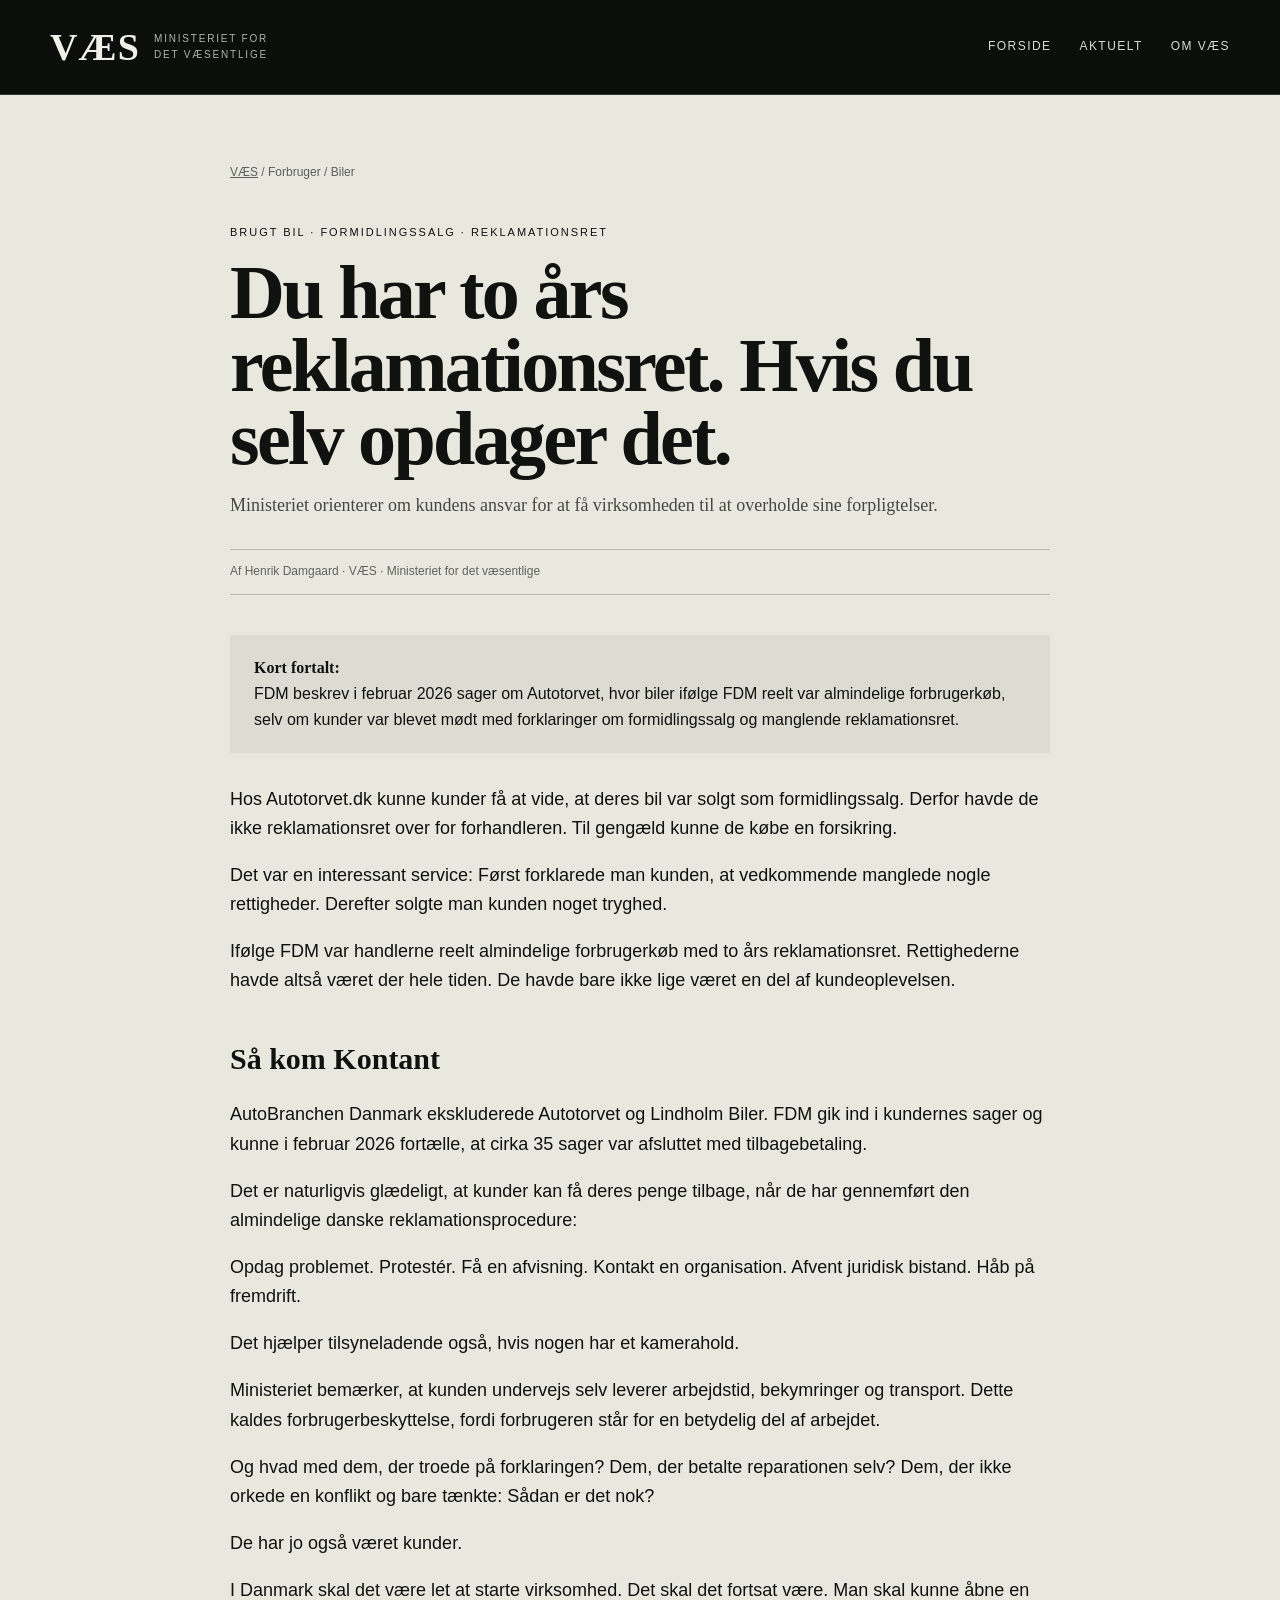
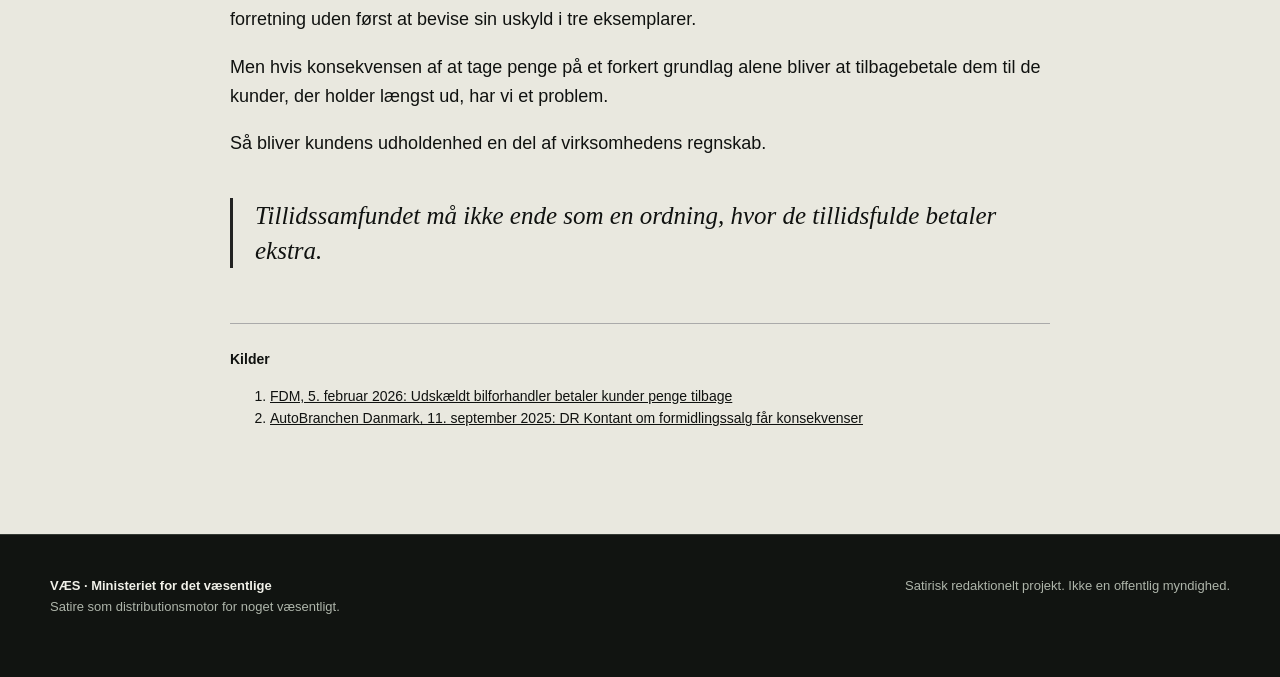
==== artikler/brugt-bil-reklamationsret-formidlingssalg/index.html @ aacf458c "Add files via upload" ====
<!doctype html>
<html lang="da">
<head>
<meta charset="utf-8">
<meta name="viewport" content="width=device-width,initial-scale=1">
<title>Brugt bil, formidlingssalg og reklamationsret: Autotorvet-sagen | VÆS</title>
<meta name="description" content="Autotorvet, formidlingssalg og reklamationsret ved brugt bil. VÆS ser på sagen, hvor FDM fik penge tilbage til en række bilkøbere.">
<meta name="robots" content="index,follow,max-image-preview:large,max-snippet:-1,max-video-preview:-1">
<link rel="canonical" href="https://ves.dk/artikler/brugt-bil-reklamationsret-formidlingssalg/">
<link rel="stylesheet" href="/style.css">
<meta property="og:locale" content="da_DK">
<meta property="og:type" content="article">
<meta property="og:site_name" content="VÆS – Ministeriet for det væsentlige">
<meta property="og:title" content="Brugt bil, formidlingssalg og reklamationsret: Autotorvet-sagen | VÆS">
<meta property="og:description" content="Autotorvet, formidlingssalg og reklamationsret ved brugt bil. VÆS ser på sagen, hvor FDM fik penge tilbage til en række bilkøbere.">
<meta property="og:url" content="https://ves.dk/artikler/brugt-bil-reklamationsret-formidlingssalg/">
<meta property="og:image" content="https://ves.dk/assets/om-vaes-ceo.png">
<meta name="twitter:card" content="summary_large_image">
<meta name="twitter:title" content="Brugt bil, formidlingssalg og reklamationsret: Autotorvet-sagen | VÆS">
<meta name="twitter:description" content="Autotorvet, formidlingssalg og reklamationsret ved brugt bil. VÆS ser på sagen, hvor FDM fik penge tilbage til en række bilkøbere.">
<meta name="twitter:image" content="https://ves.dk/assets/om-vaes-ceo.png">
<script type="application/ld+json">{
  "@context": "https://schema.org",
  "@type": "Article",
  "headline": "Du har to års reklamationsret. Hvis du selv opdager det.",
  "description": "Autotorvet, formidlingssalg og reklamationsret ved brugt bil. VÆS ser på sagen, hvor FDM fik penge tilbage til en række bilkøbere.",
  "mainEntityOfPage": {
    "@type": "WebPage",
    "@id": "https://ves.dk/artikler/brugt-bil-reklamationsret-formidlingssalg/"
  },
  "image": [
    "https://ves.dk/assets/om-vaes-ceo.png"
  ],
  "datePublished": "2026-09-22",
  "dateModified": "2026-09-22",
  "inLanguage": "da-DK",
  "author": {
    "@type": "Person",
    "name": "Henrik Damgaard",
    "url": "https://ves.dk/om-vaes/"
  },
  "publisher": {
    "@type": "Organization",
    "name": "VÆS – Ministeriet for det væsentlige",
    "url": "https://ves.dk"
  }
}</script>
</head><body>
<header class="site-header"><div class="wrap header-inner">
<a class="brand" href="/"><span class="brand-mark">VÆS</span><span class="brand-sub">Ministeriet for<br>det væsentlige</span></a>
<nav aria-label="Hovednavigation"><a href="/">Forside</a><a href="/#aktuelt">Aktuelt</a><a href="/om-vaes/">Om VÆS</a></nav>
</div></header>
<main class="article-shell"><article class="article">
<div class="breadcrumbs"><a href="/">VÆS</a> / Forbruger / Biler</div>
<div class="kicker">Brugt bil · Formidlingssalg · Reklamationsret</div>
<h1>Du har to års reklamationsret. Hvis du selv opdager det.</h1>
<p class="dek">Ministeriet orienterer om kundens ansvar for at få virksomheden til at overholde sine forpligtelser.</p>
<div class="meta">Af Henrik Damgaard · VÆS · Ministeriet for det væsentlige</div>
<div class="seo-context"><strong>Kort fortalt:</strong><br>FDM beskrev i februar 2026 sager om Autotorvet, hvor biler ifølge FDM reelt var almindelige forbrugerkøb, selv om kunder var blevet mødt med forklaringer om formidlingssalg og manglende reklamationsret.</div>
<p>Hos Autotorvet.dk kunne kunder få at vide, at deres bil var solgt som formidlingssalg. Derfor havde de ikke reklamationsret over for forhandleren. Til gengæld kunne de købe en forsikring.</p>
<p>Det var en interessant service: Først forklarede man kunden, at vedkommende manglede nogle rettigheder. Derefter solgte man kunden noget tryghed.</p>
<p>Ifølge FDM var handlerne reelt almindelige forbrugerkøb med to års reklamationsret. Rettighederne havde altså været der hele tiden. De havde bare ikke lige været en del af kundeoplevelsen.</p>
<h2>Så kom Kontant</h2>
<p>AutoBranchen Danmark ekskluderede Autotorvet og Lindholm Biler. FDM gik ind i kundernes sager og kunne i februar 2026 fortælle, at cirka 35 sager var afsluttet med tilbagebetaling.</p>
<p>Det er naturligvis glædeligt, at kunder kan få deres penge tilbage, når de har gennemført den almindelige danske reklamationsprocedure:</p>
<p>Opdag problemet. Protestér. Få en afvisning. Kontakt en organisation. Afvent juridisk bistand. Håb på fremdrift.</p>
<p>Det hjælper tilsyneladende også, hvis nogen har et kamerahold.</p>
<p>Ministeriet bemærker, at kunden undervejs selv leverer arbejdstid, bekymringer og transport. Dette kaldes forbrugerbeskyttelse, fordi forbrugeren står for en betydelig del af arbejdet.</p>
<p>Og hvad med dem, der troede på forklaringen? Dem, der betalte reparationen selv? Dem, der ikke orkede en konflikt og bare tænkte: Sådan er det nok?</p>
<p>De har jo også været kunder.</p>
<p>I Danmark skal det være let at starte virksomhed. Det skal det fortsat være. Man skal kunne åbne en forretning uden først at bevise sin uskyld i tre eksemplarer.</p>
<p>Men hvis konsekvensen af at tage penge på et forkert grundlag alene bliver at tilbagebetale dem til de kunder, der holder længst ud, har vi et problem.</p>
<p>Så bliver kundens udholdenhed en del af virksomhedens regnskab.</p>
<blockquote>Tillidssamfundet må ikke ende som en ordning, hvor de tillidsfulde betaler ekstra.</blockquote>
<div class="sources"><strong>Kilder</strong><ol>
<li><a href="https://fdm.dk/nyheder/nyt-om-trafik-og-biler/udskaeldt-bilforhandler-betaler-kunder-penge-tilbage" rel="noopener">FDM, 5. februar 2026: Udskældt bilforhandler betaler kunder penge tilbage</a></li>
<li><a href="https://autobranchendanmark.dk/dr-kontant-om-formidlingssalg-faar-konsekvenser/" rel="noopener">AutoBranchen Danmark, 11. september 2025: DR Kontant om formidlingssalg får konsekvenser</a></li>
</ol></div>
</article></main><footer><div class="wrap footer-grid"><div><strong>VÆS · Ministeriet for det væsentlige</strong><br>Satire som distributionsmotor for noget væsentligt.</div><div>Satirisk redaktionelt projekt. Ikke en offentlig myndighed.</div></div></footer></body></html>
---- style.css ----
:root{--bg:#111411;--panel:#171b17;--ink:#f0f0e8;--muted:#aeb5aa;--line:#343a34;--accent:#66745e;--paper:#e9e8df;--black:#101210}
*{box-sizing:border-box}html{scroll-behavior:smooth}body{margin:0;background:var(--bg);color:var(--ink);font:16px/1.62 Arial,Helvetica,sans-serif}
a{color:inherit}.wrap{width:min(1180px,calc(100% - 40px));margin:auto}.site-header{border-bottom:1px solid var(--line);background:#0c0e0c;position:relative;z-index:3}
.header-inner{min-height:94px;display:flex;align-items:center;gap:42px}.brand{text-decoration:none;display:flex;align-items:center;gap:14px}.brand-mark{font:700 38px Georgia,serif;letter-spacing:.03em}.brand-sub{font-size:10px;letter-spacing:.18em;text-transform:uppercase;color:var(--muted)}
nav{margin-left:auto;display:flex;gap:28px;font-size:12px;letter-spacing:.12em;text-transform:uppercase}nav a{text-decoration:none;color:#d8ddd4}nav a:hover{text-decoration:underline}
.breaking{background:var(--accent);color:#fff}.breaking .wrap{display:flex;gap:18px;align-items:center;padding:9px 0;font-size:13px}.breaking strong{font-size:11px;letter-spacing:.15em}
.hero{min-height:560px;display:grid;align-items:end;background:radial-gradient(circle at 72% 18%,#40483e 0,#1a1e1a 35%,#0c0e0c 72%);border-bottom:1px solid var(--line)}
.hero-copy{padding:90px 0 80px;max-width:850px}.eyebrow{font-size:11px;letter-spacing:.22em;text-transform:uppercase;color:#c3c9bf}.hero h1{font:700 clamp(78px,14vw,180px)/.8 Georgia,serif;margin:20px 0 30px;letter-spacing:-.055em}.hero h2{font:400 clamp(22px,4vw,44px)/1.12 Georgia,serif;max-width:760px;margin:0}.hero p{max-width:670px;color:#c3c9bf;margin-top:24px}
.section{padding:70px 0}.section-head{display:flex;justify-content:space-between;align-items:end;border-bottom:1px solid var(--line);padding-bottom:16px;margin-bottom:30px}.section-head h2{font:400 40px Georgia,serif;margin:0}.section-head span{font-size:11px;letter-spacing:.18em;text-transform:uppercase;color:var(--muted)}
.grid{display:grid;grid-template-columns:repeat(3,1fr);gap:20px}.card{border:1px solid var(--line);background:var(--panel);text-decoration:none;display:flex;flex-direction:column;min-height:370px}.card img{width:100%;height:190px;object-fit:cover;filter:grayscale(1);border-bottom:1px solid var(--line)}.card-body{padding:24px}.tag{font-size:10px;letter-spacing:.18em;text-transform:uppercase;color:var(--muted)}.card h3{font:400 28px/1.05 Georgia,serif;margin:12px 0}.card p{color:#b9c0b6;margin:0}.quote{border-top:1px solid var(--line);border-bottom:1px solid var(--line);padding:45px 0;text-align:center;font:italic 28px Georgia,serif}
footer{border-top:1px solid var(--line);padding:40px 0 60px;color:var(--muted);font-size:13px}.footer-grid{display:flex;justify-content:space-between;gap:30px}.footer-grid strong{color:var(--ink)}
.article-shell{background:var(--paper);color:var(--black);min-height:70vh}.article{width:min(820px,calc(100% - 40px));margin:auto;padding:68px 0 90px}.breadcrumbs{font-size:12px;color:#5b6059;margin-bottom:42px}.breadcrumbs a{color:inherit}.article .kicker{font-size:11px;letter-spacing:.18em;text-transform:uppercase}.article h1{font:700 clamp(44px,7vw,76px)/.96 Georgia,serif;letter-spacing:-.035em;margin:14px 0 18px}.dek{font:400 22px/1.35 Georgia,serif;color:#454942;margin-bottom:32px}.meta{border-top:1px solid #b9b9af;border-bottom:1px solid #b9b9af;padding:12px 0;margin:25px 0 40px;font-size:12px;color:#60635e}.article h2{font:700 30px Georgia,serif;margin-top:46px}.article h3{font:700 22px Georgia,serif;margin-top:38px}.article p,.article li{font-size:18px}.article img.hero-img{width:100%;max-height:520px;object-fit:cover;filter:grayscale(1);margin:10px 0 38px}.article blockquote{font:italic 25px/1.4 Georgia,serif;border-left:3px solid #222;padding-left:22px;margin:40px 0}.sources{border-top:1px solid #aaa;padding-top:24px;margin-top:55px;font-size:14px}.sources li{font-size:14px}.seo-context{background:#dcdcd2;padding:20px 24px;margin:32px 0}.seo-context strong{font-family:Georgia,serif}
.about-img{width:100%;filter:grayscale(1);margin:20px 0 35px}
@media(max-width:800px){.header-inner{min-height:80px}.brand-mark{font-size:32px}nav{display:none}.grid{grid-template-columns:1fr}.hero{min-height:480px}.hero-copy{padding:65px 0}.footer-grid{display:block}.card{min-height:0}.article p,.article li{font-size:17px}}
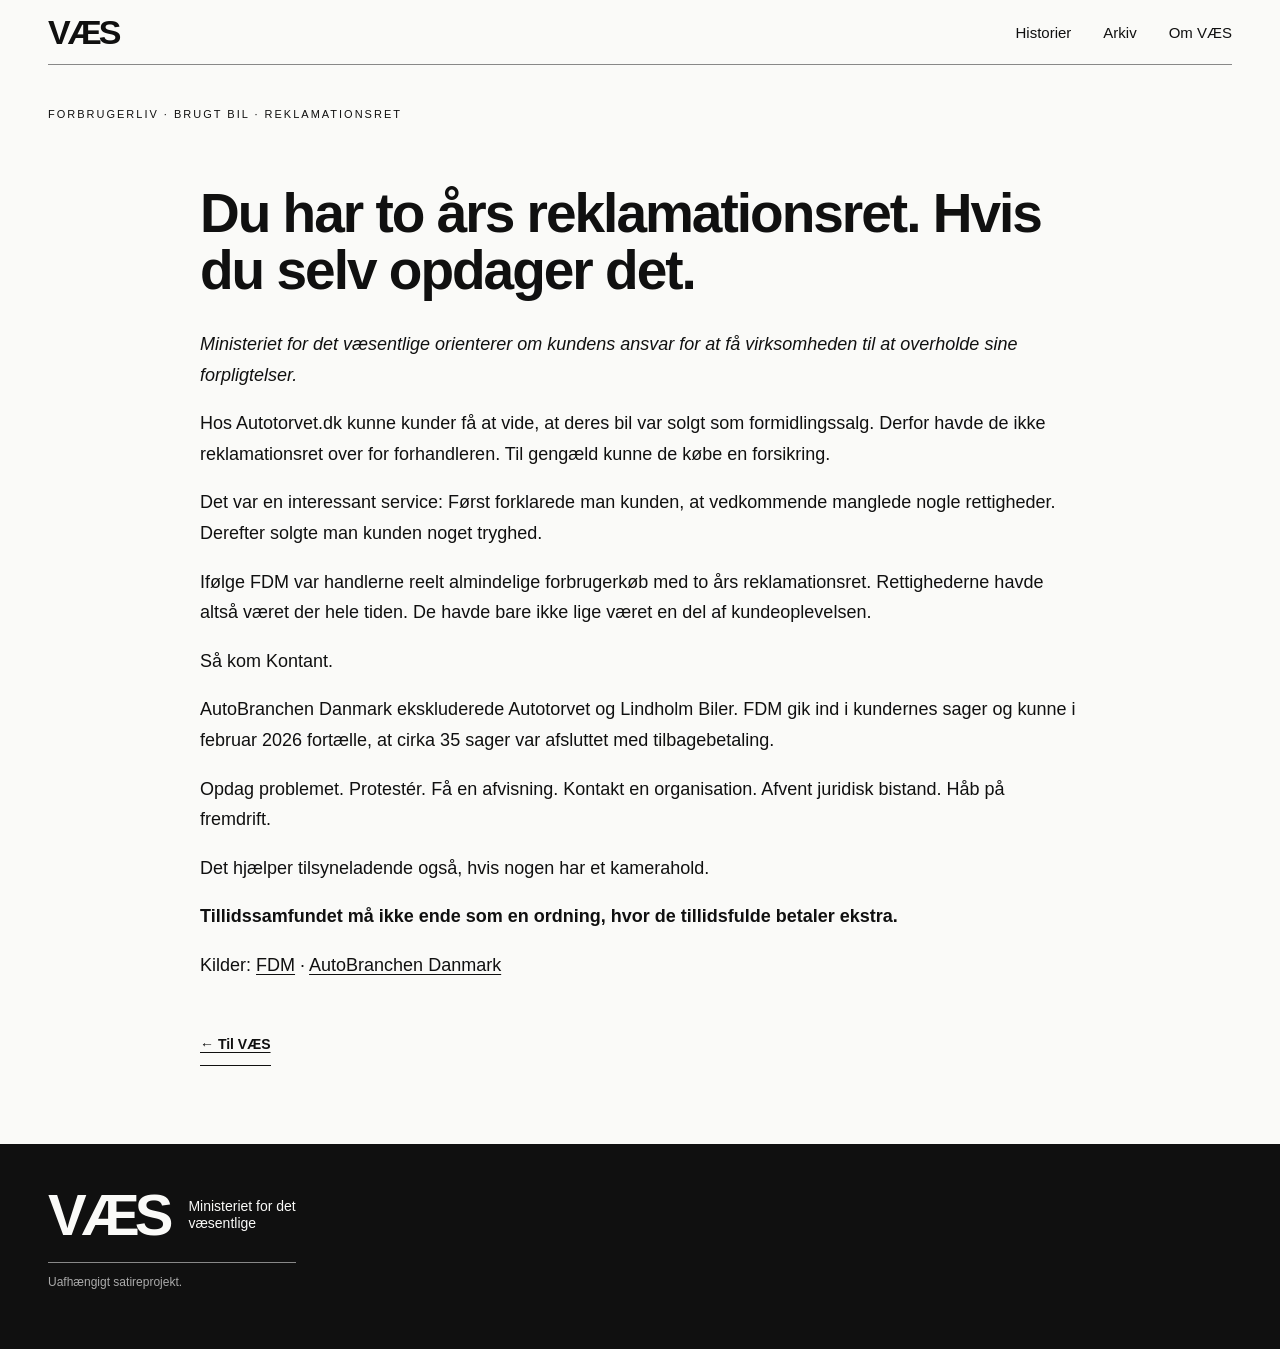
==== commit fe879e3a: "Add files via upload" ====
--- a/artikler/brugt-bil-reklamationsret-formidlingssalg/index.html
+++ b/artikler/brugt-bil-reklamationsret-formidlingssalg/index.html
@@ -1,79 +1,31 @@
-<!doctype html>
-<html lang="da">
-<head>
-<meta charset="utf-8">
-<meta name="viewport" content="width=device-width,initial-scale=1">
+<!doctype html><html lang="da"><head>
+<meta charset="utf-8"><meta name="viewport" content="width=device-width,initial-scale=1">
 <title>Brugt bil, formidlingssalg og reklamationsret: Autotorvet-sagen | VÆS</title>
-<meta name="description" content="Autotorvet, formidlingssalg og reklamationsret ved brugt bil. VÆS ser på sagen, hvor FDM fik penge tilbage til en række bilkøbere.">
+<meta name="description" content="Autotorvet, formidlingssalg og reklamationsret ved køb af brugt bil. VÆS om FDM, Kontant og forbrugerrettigheder.">
 <meta name="robots" content="index,follow,max-image-preview:large,max-snippet:-1,max-video-preview:-1">
-<link rel="canonical" href="https://ves.dk/artikler/brugt-bil-reklamationsret-formidlingssalg/">
+<link rel="canonical" href="https://væs.dk/artikler/brugt-bil-reklamationsret-formidlingssalg/">
 <link rel="stylesheet" href="/style.css">
-<meta property="og:locale" content="da_DK">
-<meta property="og:type" content="article">
+<meta property="og:locale" content="da_DK"><meta property="og:type" content="article">
 <meta property="og:site_name" content="VÆS – Ministeriet for det væsentlige">
 <meta property="og:title" content="Brugt bil, formidlingssalg og reklamationsret: Autotorvet-sagen | VÆS">
-<meta property="og:description" content="Autotorvet, formidlingssalg og reklamationsret ved brugt bil. VÆS ser på sagen, hvor FDM fik penge tilbage til en række bilkøbere.">
-<meta property="og:url" content="https://ves.dk/artikler/brugt-bil-reklamationsret-formidlingssalg/">
-<meta property="og:image" content="https://ves.dk/assets/om-vaes-ceo.png">
+<meta property="og:description" content="Autotorvet, formidlingssalg og reklamationsret ved køb af brugt bil. VÆS om FDM, Kontant og forbrugerrettigheder.">
+<meta property="og:url" content="https://væs.dk/artikler/brugt-bil-reklamationsret-formidlingssalg/"><meta property="og:image" content="https://væs.dk/assets/illustrationer.png">
 <meta name="twitter:card" content="summary_large_image">
-<meta name="twitter:title" content="Brugt bil, formidlingssalg og reklamationsret: Autotorvet-sagen | VÆS">
-<meta name="twitter:description" content="Autotorvet, formidlingssalg og reklamationsret ved brugt bil. VÆS ser på sagen, hvor FDM fik penge tilbage til en række bilkøbere.">
-<meta name="twitter:image" content="https://ves.dk/assets/om-vaes-ceo.png">
-<script type="application/ld+json">{
-  "@context": "https://schema.org",
-  "@type": "Article",
-  "headline": "Du har to års reklamationsret. Hvis du selv opdager det.",
-  "description": "Autotorvet, formidlingssalg og reklamationsret ved brugt bil. VÆS ser på sagen, hvor FDM fik penge tilbage til en række bilkøbere.",
-  "mainEntityOfPage": {
-    "@type": "WebPage",
-    "@id": "https://ves.dk/artikler/brugt-bil-reklamationsret-formidlingssalg/"
-  },
-  "image": [
-    "https://ves.dk/assets/om-vaes-ceo.png"
-  ],
-  "datePublished": "2026-09-22",
-  "dateModified": "2026-09-22",
-  "inLanguage": "da-DK",
-  "author": {
-    "@type": "Person",
-    "name": "Henrik Damgaard",
-    "url": "https://ves.dk/om-vaes/"
-  },
-  "publisher": {
-    "@type": "Organization",
-    "name": "VÆS – Ministeriet for det væsentlige",
-    "url": "https://ves.dk"
-  }
-}</script>
+<script type="application/ld+json">{"@context": "https://schema.org", "@type": "Article", "headline": "Du har to års reklamationsret. Hvis du selv opdager det.", "description": "Autotorvet, formidlingssalg og reklamationsret ved køb af brugt bil. VÆS om FDM, Kontant og forbrugerrettigheder.", "mainEntityOfPage": {"@type": "WebPage", "@id": "https://væs.dk/artikler/brugt-bil-reklamationsret-formidlingssalg/"}, "image": ["https://væs.dk/assets/illustrationer.png"], "inLanguage": "da-DK", "datePublished": "2026-09-22", "dateModified": "2026-09-22", "author": {"@type": "Person", "name": "Henrik Damgaard", "url": "https://væs.dk/om-vaes/"}, "publisher": {"@type": "Organization", "name": "VÆS – Ministeriet for det væsentlige", "url": "https://væs.dk/"}}</script>
 </head><body>
-<header class="site-header"><div class="wrap header-inner">
-<a class="brand" href="/"><span class="brand-mark">VÆS</span><span class="brand-sub">Ministeriet for<br>det væsentlige</span></a>
-<nav aria-label="Hovednavigation"><a href="/">Forside</a><a href="/#aktuelt">Aktuelt</a><a href="/om-vaes/">Om VÆS</a></nav>
-</div></header>
-<main class="article-shell"><article class="article">
-<div class="breadcrumbs"><a href="/">VÆS</a> / Forbruger / Biler</div>
-<div class="kicker">Brugt bil · Formidlingssalg · Reklamationsret</div>
-<h1>Du har to års reklamationsret. Hvis du selv opdager det.</h1>
-<p class="dek">Ministeriet orienterer om kundens ansvar for at få virksomheden til at overholde sine forpligtelser.</p>
-<div class="meta">Af Henrik Damgaard · VÆS · Ministeriet for det væsentlige</div>
-<div class="seo-context"><strong>Kort fortalt:</strong><br>FDM beskrev i februar 2026 sager om Autotorvet, hvor biler ifølge FDM reelt var almindelige forbrugerkøb, selv om kunder var blevet mødt med forklaringer om formidlingssalg og manglende reklamationsret.</div>
+<header class="top wrap"><a class="logo" href="/" aria-label="VÆS – forsiden">VÆS</a><nav aria-label="Hovedmenu"><a href="/#historier">Historier</a><a href="/#arkiv">Arkiv</a><a href="/#om">Om VÆS</a></nav></header>
+<main class="wrap news"><p class="eyebrow">Forbrugerliv · Brugt bil · Reklamationsret</p><article class="reader-content" style="max-width:880px;margin:0 auto;padding-left:0;padding-right:0">
+<h1 id="reader-title" style="font-size:clamp(32px,5vw,55px);line-height:1.04;letter-spacing:-2px;margin:15px 0 30px">Du har to års reklamationsret. Hvis du selv opdager det.</h1>
+<p><em>Ministeriet for det væsentlige orienterer om kundens ansvar for at få virksomheden til at overholde sine forpligtelser.</em></p>
 <p>Hos Autotorvet.dk kunne kunder få at vide, at deres bil var solgt som formidlingssalg. Derfor havde de ikke reklamationsret over for forhandleren. Til gengæld kunne de købe en forsikring.</p>
 <p>Det var en interessant service: Først forklarede man kunden, at vedkommende manglede nogle rettigheder. Derefter solgte man kunden noget tryghed.</p>
 <p>Ifølge FDM var handlerne reelt almindelige forbrugerkøb med to års reklamationsret. Rettighederne havde altså været der hele tiden. De havde bare ikke lige været en del af kundeoplevelsen.</p>
-<h2>Så kom Kontant</h2>
-<p>AutoBranchen Danmark ekskluderede Autotorvet og Lindholm Biler. FDM gik ind i kundernes sager og kunne i februar 2026 fortælle, at cirka 35 sager var afsluttet med tilbagebetaling.</p>
-<p>Det er naturligvis glædeligt, at kunder kan få deres penge tilbage, når de har gennemført den almindelige danske reklamationsprocedure:</p>
+<p>Så kom Kontant.</p><p>AutoBranchen Danmark ekskluderede Autotorvet og Lindholm Biler. FDM gik ind i kundernes sager og kunne i februar 2026 fortælle, at cirka 35 sager var afsluttet med tilbagebetaling.</p>
 <p>Opdag problemet. Protestér. Få en afvisning. Kontakt en organisation. Afvent juridisk bistand. Håb på fremdrift.</p>
 <p>Det hjælper tilsyneladende også, hvis nogen har et kamerahold.</p>
-<p>Ministeriet bemærker, at kunden undervejs selv leverer arbejdstid, bekymringer og transport. Dette kaldes forbrugerbeskyttelse, fordi forbrugeren står for en betydelig del af arbejdet.</p>
-<p>Og hvad med dem, der troede på forklaringen? Dem, der betalte reparationen selv? Dem, der ikke orkede en konflikt og bare tænkte: Sådan er det nok?</p>
-<p>De har jo også været kunder.</p>
-<p>I Danmark skal det være let at starte virksomhed. Det skal det fortsat være. Man skal kunne åbne en forretning uden først at bevise sin uskyld i tre eksemplarer.</p>
-<p>Men hvis konsekvensen af at tage penge på et forkert grundlag alene bliver at tilbagebetale dem til de kunder, der holder længst ud, har vi et problem.</p>
-<p>Så bliver kundens udholdenhed en del af virksomhedens regnskab.</p>
-<blockquote>Tillidssamfundet må ikke ende som en ordning, hvor de tillidsfulde betaler ekstra.</blockquote>
-<div class="sources"><strong>Kilder</strong><ol>
-<li><a href="https://fdm.dk/nyheder/nyt-om-trafik-og-biler/udskaeldt-bilforhandler-betaler-kunder-penge-tilbage" rel="noopener">FDM, 5. februar 2026: Udskældt bilforhandler betaler kunder penge tilbage</a></li>
-<li><a href="https://autobranchendanmark.dk/dr-kontant-om-formidlingssalg-faar-konsekvenser/" rel="noopener">AutoBranchen Danmark, 11. september 2025: DR Kontant om formidlingssalg får konsekvenser</a></li>
-</ol></div>
-</article></main><footer><div class="wrap footer-grid"><div><strong>VÆS · Ministeriet for det væsentlige</strong><br>Satire som distributionsmotor for noget væsentligt.</div><div>Satirisk redaktionelt projekt. Ikke en offentlig myndighed.</div></div></footer></body></html>+<p><strong>Tillidssamfundet må ikke ende som en ordning, hvor de tillidsfulde betaler ekstra.</strong></p>
+<p>Kilder: <a href="https://fdm.dk/nyheder/nyt-om-trafik-og-biler/udskaeldt-bilforhandler-betaler-kunder-penge-tilbage">FDM</a> · <a href="https://autobranchendanmark.dk/dr-kontant-om-formidlingssalg-faar-konsekvenser/">AutoBranchen Danmark</a></p>
+<p style="margin-top:48px"><a class="read" href="/">← Til VÆS</a></p>
+</article></main>
+<footer><div class="wrap footer-inner"><div><div class="footer-brand"><a class="logo" href="/">VÆS</a><span>Ministeriet for det<br>væsentlige</span></div><p class="muted">Uafhængigt satireprojekt.</p></div></div></footer>
+</body></html>
--- a/style.css
+++ b/style.css
@@ -1,15 +1,30 @@
+:root{--paper:#fafaf8;--ink:#101010;--blue:#0879ff;--line:#888}*{box-sizing:border-box}html{scroll-behavior:smooth;scroll-padding-top:24px}body{margin:0;background:var(--paper);color:var(--ink);font-family:Arial,Helvetica,sans-serif;-webkit-font-smoothing:antialiased}a{color:inherit;text-decoration:none}button{font:inherit;color:inherit;cursor:pointer;background:none;border:0;padding:0}a,button{-webkit-tap-highlight-color:transparent}a:focus-visible,button:focus-visible{outline:3px solid var(--blue);outline-offset:6px}a:hover,button:hover{color:var(--blue)}.wrap{width:calc(100% - 96px);max-width:1360px;margin:auto}.top{height:65px;display:flex;align-items:center;justify-content:space-between;border-bottom:1px solid var(--line)}.logo{font-size:34px;font-weight:900;letter-spacing:-3px;line-height:1}nav{display:flex;gap:32px;font-size:15px}.hero{padding:14px 0 0;border-bottom:1px solid var(--line)}.crop{position:relative;overflow:hidden;background:#f7f7f5}.crop img{position:absolute;max-width:none;height:auto;display:block}.masthead{aspect-ratio:928/319}.masthead img{width:110.34483%;left:-5.17241%;top:-18.80878%}.car{aspect-ratio:489/366}.car img{width:209.407%;left:-99.59%;top:-115.574%}.tv{aspect-ratio:206/222}.tv img{width:497.087%;left:-138.835%;top:-377.928%}.phone{aspect-ratio:190/222}.phone img{width:538.947%;left:-413.158%;top:-377.928%}.news{padding-top:30px}.eyebrow{text-transform:uppercase;font-size:11px;letter-spacing:2px;line-height:1.6;font-weight:400}.section-title{font-size:13px;font-weight:700;display:flex;align-items:center;gap:18px;margin:0 0 25px}.section-title span{width:13px;height:13px;background:var(--blue)}.lead{display:grid;grid-template-columns: .9fr 1fr;gap:40px;padding-bottom:32px}.lead-copy{display:flex;flex-direction:column;align-items:flex-start;justify-content:center}.lead h2{font-size:clamp(34px,4.5vw,68px);letter-spacing:-.065em;line-height:.99;margin:10px 0 18px;font-weight:800}.deck{font-size:clamp(16px,1.7vw,23px);line-height:1.4;margin:0 0 30px}.read{font-size:14px;font-weight:600;display:inline-flex;gap:22px;border-bottom:1px solid;padding-bottom:8px;margin-top:auto}.lead>.crop{align-self:stretch;min-height:100%}.secondary{border-top:1px solid var(--line);border-bottom:1px solid var(--line);display:grid;grid-template-columns:1fr 1fr;gap:36px;padding:30px 0}.small-story{display:grid;grid-template-columns:1.1fr 1fr;gap:20px;min-width:0}.small-story>div:first-child{display:flex;flex-direction:column;align-items:flex-start}.small-story h2{font-size:clamp(23px,2.55vw,37px);line-height:1.02;letter-spacing:-.055em;margin:6px 0 16px}.small-story p:not(.eyebrow){font-size:16px;line-height:1.5;margin:0 0 24px}.small-story .crop{align-self:start}.small-story .eyebrow{margin-top:3px;font-size:10px;letter-spacing:1.6px}.status{color:#555;display:inline-block;margin-left:6px;font-size:9px;letter-spacing:.8px}.archive{padding-top:34px;padding-bottom:36px}.archive-heading{display:flex;align-items:baseline;justify-content:space-between;gap:30px;padding:0 0 18px}.archive-heading h2{font-size:clamp(56px,7vw,94px);letter-spacing:-.065em;line-height:1;margin:0}.archive-heading p{font-size:10px;text-align:right}.archive-row{width:100%;display:grid;grid-template-columns:23% 1fr 24px;gap:12px;border-top:1px solid var(--line);padding:20px 0;text-align:left;align-items:center;font-size:22px;letter-spacing:-.7px}.archive-row .eyebrow{font-size:10px;letter-spacing:1.7px}.archive-row>span:last-child{text-align:right}footer{background:#101010;color:var(--paper);padding:42px 0 48px}.footer-inner{display:flex;justify-content:space-between;gap:35px}.footer-brand{display:flex;gap:20px;align-items:center;border-bottom:1px solid #888;padding-bottom:18px}.footer-brand .logo{font-size:58px;letter-spacing:-5px}.footer-brand span{font-size:14px;line-height:1.2}.muted{color:#aaa;font-size:12px}.footer-right nav{font-size:12px;gap:35px;padding:10px 0 30px;border-bottom:1px solid #888}.footer-right .eyebrow{font-size:10px;line-height:1.7;margin-top:15px}.skip{position:fixed;top:-100px;left:20px;z-index:10;background:white;padding:15px}.skip:focus{top:10px}dialog{width:min(880px,calc(100% - 36px));max-height:90vh;padding:0;border:1px solid #222;background:var(--paper);color:var(--ink)}dialog::backdrop{background:rgb(0 0 0 / .65);backdrop-filter:blur(5px)}.reader-bar{position:sticky;top:0;display:flex;justify-content:space-between;align-items:center;padding:20px 30px;background:var(--paper);border-bottom:1px solid #888;z-index:1}.reader-content{padding:35px 60px 60px}.reader-content h2{font-size:clamp(32px,5vw,55px);line-height:1.04;letter-spacing:-2px;margin:15px 0 30px}.reader-content p{font-size:18px;line-height:1.7}.reader-content a{text-decoration:underline;text-underline-offset:3px;overflow-wrap:anywhere}.reading{overflow:hidden}@media(min-width:1500px){.lead h2{font-size:74px}}@media(max-width:900px){.wrap{width:calc(100% - 48px)}.lead{gap:25px}.secondary{gap:24px}.small-story{grid-template-columns:1fr}.small-story .crop{grid-row:1;width:100%}.small-story .read{margin-top:8px}.archive-row{font-size:19px}.archive-row .eyebrow{font-size:9px}.lead>.crop{min-height:0;align-self:center}.footer-right nav{gap:20px}}@media(max-width:600px){.wrap{width:calc(100% - 36px)}.top{height:62px}.top .logo{font-size:30px}nav{gap:20px;font-size:13px}.hero{padding-top:16px;padding-bottom:14px}.news{padding-top:24px}.section-title{font-size:11px;margin-bottom:20px}.lead{grid-template-columns:1fr;gap:22px}.lead-copy{display:block}.lead h2{font-size:44px;max-width:480px}.deck{font-size:18px;margin-bottom:22px}.secondary{gap:20px;padding:23px 0}.small-story{gap:16px}.small-story h2{font-size:25px}.small-story p:not(.eyebrow){font-size:14px}.small-story .eyebrow{font-size:9px;letter-spacing:1px}.status{margin-left:0;display:block}.read{font-size:13px}.archive-heading{display:block}.archive-heading h2{font-size:64px}.archive-heading p{text-align:left;max-width:280px;font-size:9px;margin-top:16px}.archive-row{grid-template-columns:1fr 22px;gap:6px;padding:18px 0;font-size:18px}.archive-row .eyebrow{grid-column:1}.archive-row>span:nth-child(2){grid-column:1}.archive-row>span:last-child{grid-column:2;grid-row:1 / span 2}.footer-inner{flex-direction:column;gap:20px}.footer-brand{justify-content:space-between;max-width:340px}.footer-right nav{justify-content:space-between}.reader-content{padding:24px}.reader-bar{padding:18px 24px}.reader-content p{font-size:17px}}@media(prefers-reduced-motion:reduce){html{scroll-behavior:auto}}
 
-:root{--bg:#111411;--panel:#171b17;--ink:#f0f0e8;--muted:#aeb5aa;--line:#343a34;--accent:#66745e;--paper:#e9e8df;--black:#101210}
-*{box-sizing:border-box}html{scroll-behavior:smooth}body{margin:0;background:var(--bg);color:var(--ink);font:16px/1.62 Arial,Helvetica,sans-serif}
-a{color:inherit}.wrap{width:min(1180px,calc(100% - 40px));margin:auto}.site-header{border-bottom:1px solid var(--line);background:#0c0e0c;position:relative;z-index:3}
-.header-inner{min-height:94px;display:flex;align-items:center;gap:42px}.brand{text-decoration:none;display:flex;align-items:center;gap:14px}.brand-mark{font:700 38px Georgia,serif;letter-spacing:.03em}.brand-sub{font-size:10px;letter-spacing:.18em;text-transform:uppercase;color:var(--muted)}
-nav{margin-left:auto;display:flex;gap:28px;font-size:12px;letter-spacing:.12em;text-transform:uppercase}nav a{text-decoration:none;color:#d8ddd4}nav a:hover{text-decoration:underline}
-.breaking{background:var(--accent);color:#fff}.breaking .wrap{display:flex;gap:18px;align-items:center;padding:9px 0;font-size:13px}.breaking strong{font-size:11px;letter-spacing:.15em}
-.hero{min-height:560px;display:grid;align-items:end;background:radial-gradient(circle at 72% 18%,#40483e 0,#1a1e1a 35%,#0c0e0c 72%);border-bottom:1px solid var(--line)}
-.hero-copy{padding:90px 0 80px;max-width:850px}.eyebrow{font-size:11px;letter-spacing:.22em;text-transform:uppercase;color:#c3c9bf}.hero h1{font:700 clamp(78px,14vw,180px)/.8 Georgia,serif;margin:20px 0 30px;letter-spacing:-.055em}.hero h2{font:400 clamp(22px,4vw,44px)/1.12 Georgia,serif;max-width:760px;margin:0}.hero p{max-width:670px;color:#c3c9bf;margin-top:24px}
-.section{padding:70px 0}.section-head{display:flex;justify-content:space-between;align-items:end;border-bottom:1px solid var(--line);padding-bottom:16px;margin-bottom:30px}.section-head h2{font:400 40px Georgia,serif;margin:0}.section-head span{font-size:11px;letter-spacing:.18em;text-transform:uppercase;color:var(--muted)}
-.grid{display:grid;grid-template-columns:repeat(3,1fr);gap:20px}.card{border:1px solid var(--line);background:var(--panel);text-decoration:none;display:flex;flex-direction:column;min-height:370px}.card img{width:100%;height:190px;object-fit:cover;filter:grayscale(1);border-bottom:1px solid var(--line)}.card-body{padding:24px}.tag{font-size:10px;letter-spacing:.18em;text-transform:uppercase;color:var(--muted)}.card h3{font:400 28px/1.05 Georgia,serif;margin:12px 0}.card p{color:#b9c0b6;margin:0}.quote{border-top:1px solid var(--line);border-bottom:1px solid var(--line);padding:45px 0;text-align:center;font:italic 28px Georgia,serif}
-footer{border-top:1px solid var(--line);padding:40px 0 60px;color:var(--muted);font-size:13px}.footer-grid{display:flex;justify-content:space-between;gap:30px}.footer-grid strong{color:var(--ink)}
-.article-shell{background:var(--paper);color:var(--black);min-height:70vh}.article{width:min(820px,calc(100% - 40px));margin:auto;padding:68px 0 90px}.breadcrumbs{font-size:12px;color:#5b6059;margin-bottom:42px}.breadcrumbs a{color:inherit}.article .kicker{font-size:11px;letter-spacing:.18em;text-transform:uppercase}.article h1{font:700 clamp(44px,7vw,76px)/.96 Georgia,serif;letter-spacing:-.035em;margin:14px 0 18px}.dek{font:400 22px/1.35 Georgia,serif;color:#454942;margin-bottom:32px}.meta{border-top:1px solid #b9b9af;border-bottom:1px solid #b9b9af;padding:12px 0;margin:25px 0 40px;font-size:12px;color:#60635e}.article h2{font:700 30px Georgia,serif;margin-top:46px}.article h3{font:700 22px Georgia,serif;margin-top:38px}.article p,.article li{font-size:18px}.article img.hero-img{width:100%;max-height:520px;object-fit:cover;filter:grayscale(1);margin:10px 0 38px}.article blockquote{font:italic 25px/1.4 Georgia,serif;border-left:3px solid #222;padding-left:22px;margin:40px 0}.sources{border-top:1px solid #aaa;padding-top:24px;margin-top:55px;font-size:14px}.sources li{font-size:14px}.seo-context{background:#dcdcd2;padding:20px 24px;margin:32px 0}.seo-context strong{font-family:Georgia,serif}
-.about-img{width:100%;filter:grayscale(1);margin:20px 0 35px}
-@media(max-width:800px){.header-inner{min-height:80px}.brand-mark{font-size:32px}nav{display:none}.grid{grid-template-columns:1fr}.hero{min-height:480px}.hero-copy{padding:65px 0}.footer-grid{display:block}.card{min-height:0}.article p,.article li{font-size:17px}}
+/* Om VÆS — CEO-billede */
+.om-ceo-image{margin:2.5rem 0 0;width:100%;}
+.om-ceo-image img{display:block;width:100%;height:auto;}
+
+/* BREAKING — testversion */
+.breaking{background:#667263;color:#fafaf8;border-bottom:1px solid #4f594d;}
+.breaking-inner{min-height:42px;display:flex;align-items:center;gap:18px;font-size:14px;}
+.breaking-label{font-weight:800;letter-spacing:.08em;font-size:12px;}
+.breaking-rule{width:1px;height:18px;background:rgba(250,250,248,.55);flex:0 0 auto;}
+.breaking-text{letter-spacing:-.01em;}
+.breaking-arrow{margin-left:auto;font-size:18px;line-height:1;}
+@media(max-width:600px){.breaking-inner{min-height:40px;gap:12px;font-size:12px}.breaking-label{font-size:10px}.breaking-rule{height:16px}.breaking-arrow{display:none}}
+
+/* BREAKING — løbende historier */
+.breaking{overflow:hidden}
+.breaking-inner{min-height:50px;padding:10px 18px;gap:16px}
+.breaking-label{font-weight:900;flex:0 0 auto}
+.breaking-rule{height:22px}
+.breaking-viewport{min-width:0;flex:1;overflow:hidden;white-space:nowrap;mask-image:linear-gradient(to right,transparent,#000 18px,#000 calc(100% - 18px),transparent);-webkit-mask-image:linear-gradient(to right,transparent,#000 18px,#000 calc(100% - 18px),transparent)}
+.breaking-track{display:flex;width:max-content;will-change:transform;animation:breaking-scroll 62s linear infinite}
+.breaking-set{display:flex;align-items:center;flex:0 0 auto}
+.breaking-item{padding:0 24px 0 0;letter-spacing:-.01em}
+.breaking-dot{opacity:.55;padding:0 24px 0 0}
+@keyframes breaking-scroll{from{transform:translateX(0)}to{transform:translateX(-50%)}}
+@media(max-width:600px){.breaking-inner{min-height:46px;padding:9px 12px;gap:10px}.breaking-rule{height:20px}.breaking-item{padding-right:18px}.breaking-dot{padding-right:18px}.breaking-track{animation-duration:72s}}
+@media(prefers-reduced-motion:reduce){.breaking-track{animation:none}.breaking-viewport{overflow-x:auto;mask-image:none;-webkit-mask-image:none}}
+
+.story-image{margin:0 0 2rem}.story-image img{display:block;width:100%;height:auto}
